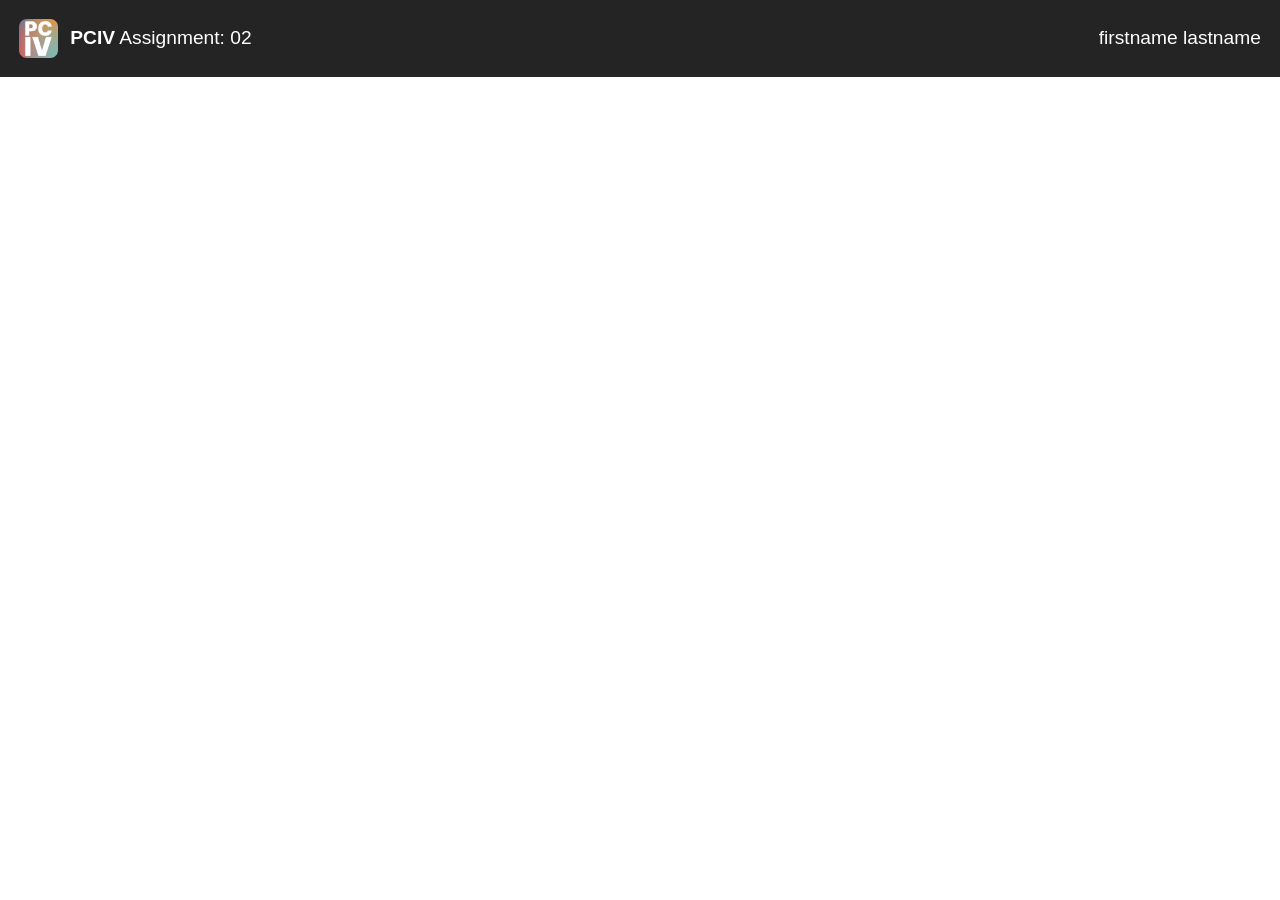
==== assignment_02/template/index.html @ cf0f47a8 "Skeleton assignment_02" ====
<!DOCTYPE html>
<html lang="en">
	<head>
		<meta charset="utf-8" />
		<link rel="icon" href="public/favicon.png" />
		<meta name="viewport" content="width=device-width, initial-scale=1" />
		<title>Assignment 02</title>
		<!-- global style -->
		<link rel="stylesheet" href="style.css">
		<!-- d3: version given with the assignment -->
		<script src="./d3.v7.min.js"></script>
		<script src="drawMap.js"></script>
	</head>
	<body>
		<div>
			<nav>
				<img src="public/favicon.png" alt="logo" id="logo" />
				<span id="assignment_id"></span>
				<span class="divider"></span>
				<span id="name"></span>
			</nav>
			<main></main>
		</div>
	</body>
</html>

<script>

	const assignment_id = "02"
	const student_name = "firstname lastname" // type your name here

	function loadData() {
		(async function() {
			try {
				const unfallatlasData = await d3.json("public/accident_data_2016-2024.json")
				const germanyData = await d3.json("public/germany_states.geo.json")

				// call function to draw the map and the cities information
				drawMap(unfallatlasData, germanyData)
			} catch(error) {
				console.log(error)
			}
		})();		
	}


	// nav bar: fill assignment number and student name 
	document.getElementById("assignment_id").innerHTML = "<b>PCIV</b> Assignment: "+assignment_id
	document.getElementById("name").innerText = student_name
	
	// load data and plot map
	loadData()		
	
  </script>
---- assignment_02/template/style.css ----
:root {
	font-family: Inter, Avenir, Helvetica, Arial, sans-serif;
	font-size: 16px;
	line-height: 24px;
	font-weight: 400;

	color-scheme: light dark;
	color: rgba(255, 255, 255, 0.87);
	background-color: #242424;

	font-synthesis: none;
	text-rendering: optimizeLegibility;
	-webkit-font-smoothing: antialiased;
	-moz-osx-font-smoothing: grayscale;
	-webkit-text-size-adjust: 100%;
}

body {
	margin: 0;
	overflow: hidden;
}

nav {
	font-size: 1.2em;
	display: flex;
	padding: 1em;
	align-items: center;
	background-color: #242424;
	color: white;
}

nav > #logo {
	height: 2em;
	margin-right: 0.66em;
}

.divider {
	flex-grow: 1;
}

@media (prefers-color-scheme: light) {
	:root {
		color: #213547;
		background-color: #ffffff;
	}
	a:hover {
		color: #747bff;
	}
	button {
		background-color: #f9f9f9;
	}
}

main {
	position: relative;
	width: 100vw;
	height: calc(100vh - 6.5em); /* 6.5em is roughly the height of the navbar */
}

#legend {
	background-color: #fff5;
	padding: 0.5em;
	height: 4.5em;
	border-radius: 0.5em;
	backdrop-filter: blur(4px);
	position: absolute;
	bottom: 3em;
	right: 1em;
	width: 320px;
	display: flex;
	flex-direction: column;
	gap: 0.5em;
}
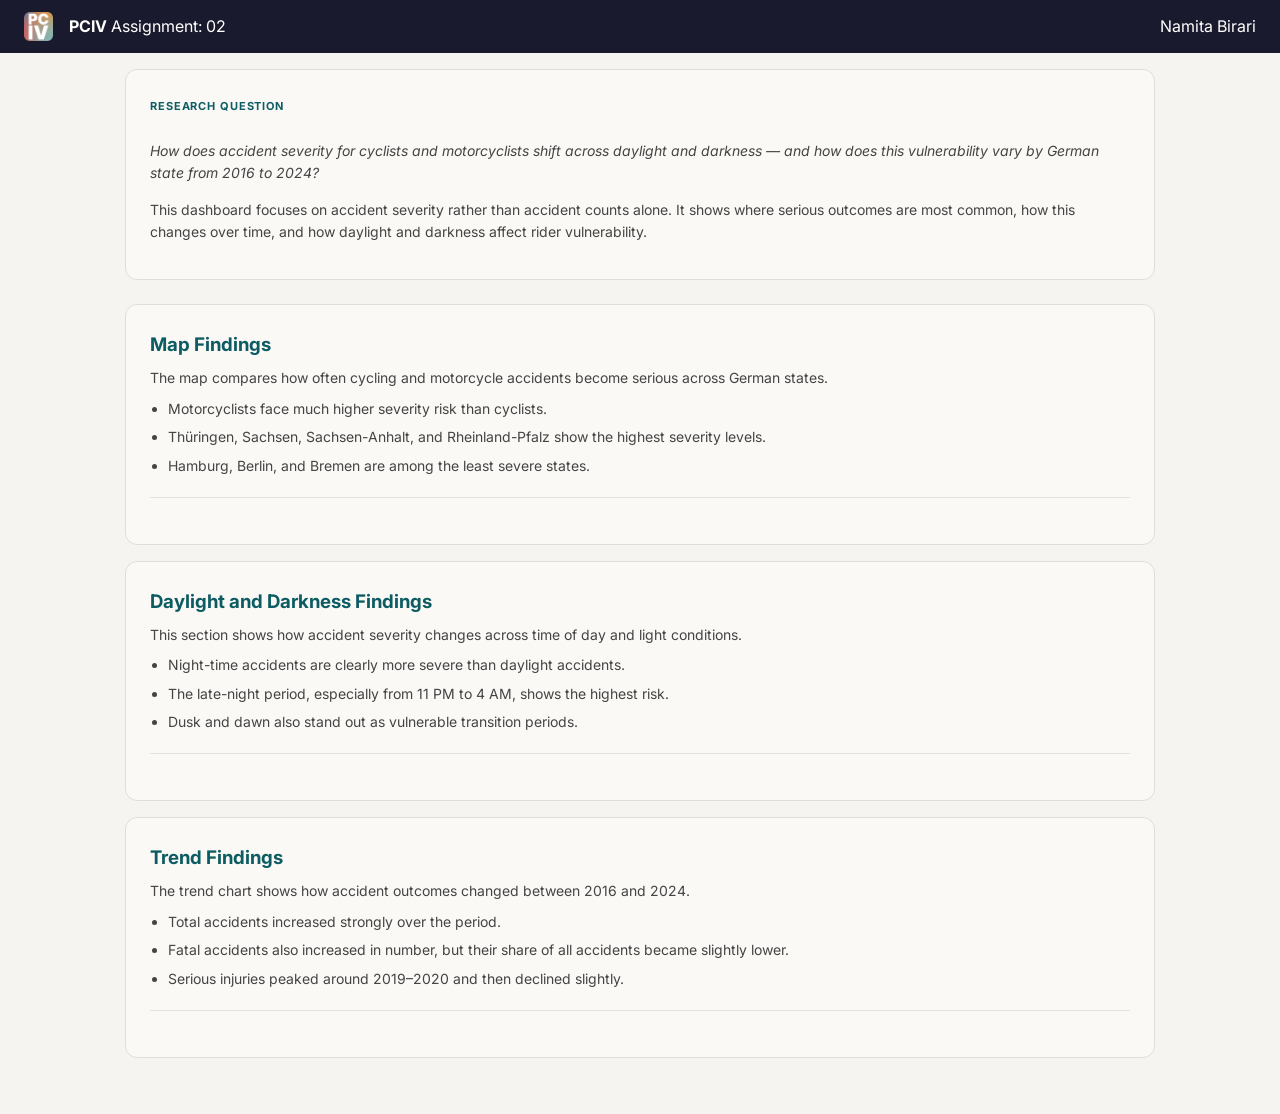
==== commit cdc39559: "Refactor code structure for improved readability and maintainability" ====
--- a/assignment_02/template/index.html
+++ b/assignment_02/template/index.html
@@ -1,54 +1,106 @@
 <!DOCTYPE html>
 <html lang="en">
-	<head>
-		<meta charset="utf-8" />
-		<link rel="icon" href="public/favicon.png" />
-		<meta name="viewport" content="width=device-width, initial-scale=1" />
-		<title>Assignment 02</title>
-		<!-- global style -->
-		<link rel="stylesheet" href="style.css">
-		<!-- d3: version given with the assignment -->
-		<script src="./d3.v7.min.js"></script>
-		<script src="drawMap.js"></script>
-	</head>
-	<body>
-		<div>
-			<nav>
-				<img src="public/favicon.png" alt="logo" id="logo" />
-				<span id="assignment_id"></span>
-				<span class="divider"></span>
-				<span id="name"></span>
-			</nav>
-			<main></main>
-		</div>
-	</body>
+<head>
+    <meta charset="utf-8" />
+    <link rel="icon" href="public/favicon.png" />
+    <meta name="viewport" content="width=device-width, initial-scale=1" />
+    <title>Assignment 02</title>
+    <link rel="stylesheet" href="style.css">
+    <script src="./d3.v7.min.js"></script>
+    <script src="drawMap.js"></script>
+    <script src="drawHeatmap.js"></script>
+    <script src="./drawTrend.js"></script>
+
+
+</head>
+
+<body>
+    <div>
+        <nav>
+            <img src="public/favicon.png" alt="logo" id="logo" />
+            <span id="assignment_id"></span>
+            <span class="divider"></span>
+            <span id="name"></span>
+        </nav>
+
+        <main>
+            <div class="research-intro">
+                <span class="question-label">Research Question</span>
+                <p class="research-question">
+                    How does accident severity for cyclists and motorcyclists shift across daylight and darkness — and how does this vulnerability vary by German state from 2016 to 2024?
+                </p>
+                <p>
+                    This dashboard focuses on accident severity rather than accident counts alone. It shows where serious outcomes are most common, how this changes over time, and how daylight and darkness affect rider vulnerability.
+                </p>
+            </div>
+
+            <div class="chart-card" id="map-card">
+                <div class="section-text">
+                    <h3>Map Findings</h3>
+                    <p>
+                        The map compares how often cycling and motorcycle accidents become serious across German states.
+                    </p>
+                    <ul>
+                        <li>Motorcyclists face much higher severity risk than cyclists.</li>
+                        <li>Thüringen, Sachsen, Sachsen-Anhalt, and Rheinland-Pfalz show the highest severity levels.</li>
+                        <li>Hamburg, Berlin, and Bremen are among the least severe states.</li>
+                    </ul>
+                </div>
+            </div>
+
+            <div class="chart-card" id="heatmap-card">
+                <div class="section-text">
+                    <h3>Daylight and Darkness Findings</h3>
+                    <p>
+                        This section shows how accident severity changes across time of day and light conditions.
+                    </p>
+                    <ul>
+                        <li>Night-time accidents are clearly more severe than daylight accidents.</li>
+                        <li>The late-night period, especially from 11 PM to 4 AM, shows the highest risk.</li>
+                        <li>Dusk and dawn also stand out as vulnerable transition periods.</li>
+                    </ul>
+                </div>
+            </div>
+
+            <div class="chart-card" id="trend-card">
+                <div class="section-text">
+                    <h3>Trend Findings</h3>
+                    <p>
+                        The trend chart shows how accident outcomes changed between 2016 and 2024.
+                    </p>
+                    <ul>
+                        <li>Total accidents increased strongly over the period.</li>
+                        <li>Fatal accidents also increased in number, but their share of all accidents became slightly lower.</li>
+                        <li>Serious injuries peaked around 2019–2020 and then declined slightly.</li>
+                    </ul>
+                </div>
+            </div>
+        </main>
+    </div>
+</body>
 </html>
 
 <script>
+    const assignment_id = "02"
+    const student_name = "Namita Birari"
 
-	const assignment_id = "02"
-	const student_name = "firstname lastname" // type your name here
+    function loadData() {
+        (async function() {
+            try {
+                const processedData = await d3.json("public/processed_data.json")
+                const germanyData   = await d3.json("public/germany_states.geo.json")
 
-	function loadData() {
-		(async function() {
-			try {
-				const unfallatlasData = await d3.json("public/accident_data_2016-2024.json")
-				const germanyData = await d3.json("public/germany_states.geo.json")
+                drawMap(processedData, germanyData)
+                drawHeatmap(processedData)
+                drawTrend(processedData)
+            } catch(error) {
+                console.log(error)
+            }
+        })();
+    }
 
-				// call function to draw the map and the cities information
-				drawMap(unfallatlasData, germanyData)
-			} catch(error) {
-				console.log(error)
-			}
-		})();		
-	}
+    document.getElementById("assignment_id").innerHTML = "<b>PCIV</b> Assignment: " + assignment_id
+    document.getElementById("name").innerText = student_name
 
-
-	// nav bar: fill assignment number and student name 
-	document.getElementById("assignment_id").innerHTML = "<b>PCIV</b> Assignment: "+assignment_id
-	document.getElementById("name").innerText = student_name
-	
-	// load data and plot map
-	loadData()		
-	
-  </script>+    loadData()
+</script>
--- a/assignment_02/template/style.css
+++ b/assignment_02/template/style.css
@@ -1,73 +1,169 @@
+@import url('https://fonts.googleapis.com/css2?family=Inter:wght@400;500;600;700&display=swap');
+
 :root {
-	font-family: Inter, Avenir, Helvetica, Arial, sans-serif;
-	font-size: 16px;
-	line-height: 24px;
-	font-weight: 400;
+    font-family: 'Inter', Avenir, Helvetica, Arial, sans-serif;
+    font-size: 16px;
+    line-height: 24px;
+    font-weight: 400;
 
-	color-scheme: light dark;
-	color: rgba(255, 255, 255, 0.87);
-	background-color: #242424;
+    color-scheme: light;
+    color: #213547;
+    background-color: #f5f4f0;
 
-	font-synthesis: none;
-	text-rendering: optimizeLegibility;
-	-webkit-font-smoothing: antialiased;
-	-moz-osx-font-smoothing: grayscale;
-	-webkit-text-size-adjust: 100%;
+    font-synthesis: none;
+    text-rendering: optimizeLegibility;
+    -webkit-font-smoothing: antialiased;
+    -moz-osx-font-smoothing: grayscale;
+    -webkit-text-size-adjust: 100%;
 }
 
 body {
-	margin: 0;
-	overflow: hidden;
+    margin: 0;
+    overflow-x: hidden;
+    overflow-y: auto;
 }
 
+/* ── Nav ─────────────────────────────────────────────────────────── */
 nav {
-	font-size: 1.2em;
-	display: flex;
-	padding: 1em;
-	align-items: center;
-	background-color: #242424;
-	color: white;
+    font-size: 1em;
+    display: flex;
+    padding: 0.75em 1.5em;
+    align-items: center;
+    background-color: #1a1a2e;
+    color: white;
+    gap: 0.5em;
 }
 
 nav > #logo {
-	height: 2em;
-	margin-right: 0.66em;
+    height: 1.8em;
+    margin-right: 0.5em;
 }
 
 .divider {
-	flex-grow: 1;
+    flex-grow: 1;
 }
 
-@media (prefers-color-scheme: light) {
-	:root {
-		color: #213547;
-		background-color: #ffffff;
-	}
-	a:hover {
-		color: #747bff;
-	}
-	button {
-		background-color: #f9f9f9;
-	}
+/* ── Page header ─────────────────────────────────────────────────── */
+.page-header {
+    max-width: 980px;
+    margin: 28px auto 4px auto;
+    padding: 0 12px;
 }
 
-main {
-	position: relative;
-	width: 100vw;
-	height: calc(100vh - 6.5em); /* 6.5em is roughly the height of the navbar */
+.page-header h1 {
+    font-size: 22px;
+    font-weight: 700;
+    color: #1a1a2e;
+    margin: 0 0 6px 0;
 }
 
+.page-header p {
+    font-size: 13px;
+    color: #888;
+    margin: 0;
+    line-height: 1.6;
+}
+
+/* ── Chart cards ─────────────────────────────────────────────────── */
+.chart-card {
+    background: #faf9f6;
+    border: 1px solid #e0ddd8;
+    border-radius: 12px;
+    padding: 28px 24px;
+    margin: 16px auto;
+    max-width: 980px;
+}
+
+.research-intro,
+.chart-card {
+    background: #faf9f6;
+    border: 1px solid #e0ddd8;
+    border-radius: 12px;
+}
+
+.research-intro {
+    padding: 22px 24px;
+    margin: 16px auto 24px;
+    max-width: 980px;
+}
+
+.research-intro h2,
+.section-text h3 {
+    margin: 0 0 10px 0;
+    color: #0d5c63;
+}
+
+.research-intro p,
+.section-text p,
+.section-text li {
+    font-size: 14px;
+    line-height: 1.6;
+    color: #444;
+}
+
+.question-label {
+    display: inline-block;
+    font-size: 11px;
+    font-weight: 700;
+    text-transform: uppercase;
+    letter-spacing: 0.08em;
+    color: #0d5c63;
+    margin-bottom: 8px;
+}
+
+.research-question {
+    font-style: italic;
+    color: #222;
+    margin-bottom: 12px;
+}
+
+.section-text {
+    margin-bottom: 18px;
+    padding-bottom: 14px;
+    border-bottom: 1px solid #e6e1db;
+}
+
+.section-text p {
+    margin: 0 0 8px 0;
+}
+
+.section-text ul {
+    margin: 8px 0 0 18px;
+    padding: 0;
+}
+
+.section-text li {
+    margin-bottom: 6px;
+}
+
+#map-card svg,
+#heatmap-card svg,
+#trend-card svg {
+    max-width: 100%;
+    height: auto;
+    display: block;
+}
+
+/* ── Main ────────────────────────────────────────────────────────── */
+main {
+    position: relative;
+    width: 100%;
+    min-height: calc(100vh - 5em);
+    padding-bottom: 40px;
+}
+
+/* ── Legend (legacy) ─────────────────────────────────────────────── */
 #legend {
-	background-color: #fff5;
-	padding: 0.5em;
-	height: 4.5em;
-	border-radius: 0.5em;
-	backdrop-filter: blur(4px);
-	position: absolute;
-	bottom: 3em;
-	right: 1em;
-	width: 320px;
-	display: flex;
-	flex-direction: column;
-	gap: 0.5em;
+    background-color: #fff5;
+    padding: 0.5em;
+    height: 4.5em;
+    border-radius: 0.5em;
+    backdrop-filter: blur(4px);
+    position: absolute;
+    bottom: 3em;
+    right: 1em;
+    width: 320px;
+    display: flex;
+    flex-direction: column;
+    gap: 0.5em;
 }
